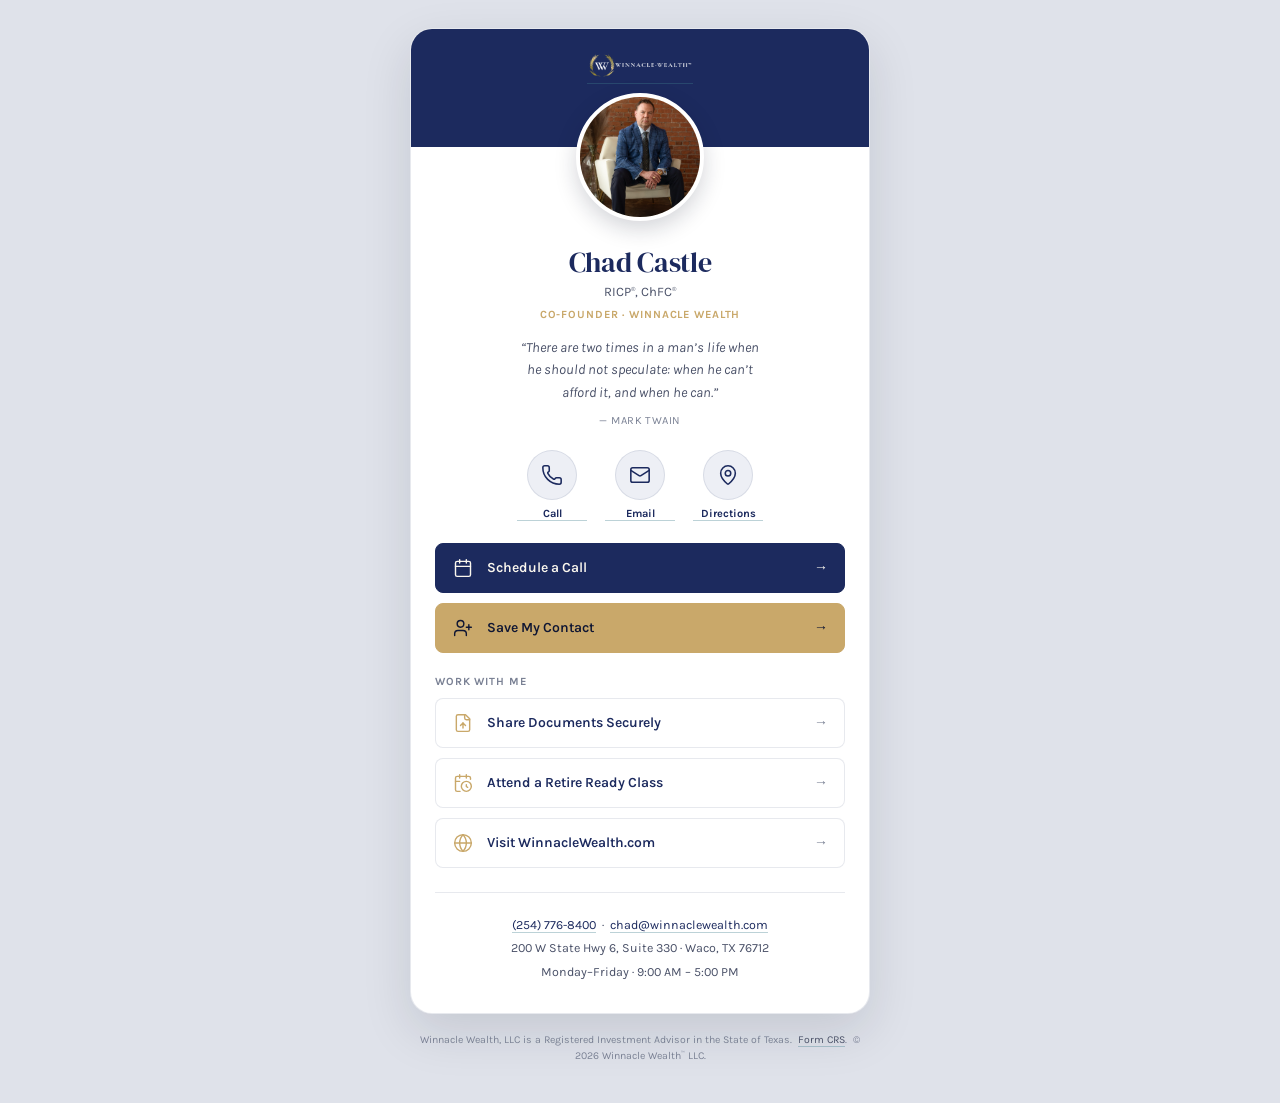
==== chad.html @ 209734e5 "Add personal contact pages at /chad and /jessica Recreate the advisors' digital business-card pages " ====
<!doctype html>
<html lang="en">
<head>
<meta charset="utf-8" />
<meta name="viewport" content="width=device-width,initial-scale=1" />
<title>Chad Castle, RICP®, ChFC® — Winnacle Wealth</title>
<meta name="description" content="Connect with Chad Castle, RICP®, ChFC®, Co-Founder of Winnacle Wealth in Waco, Texas. Schedule a call, save his contact, and start your plan." />
<meta name="theme-color" content="#1C2A5E" />
<meta name="robots" content="noindex" />
<meta property="og:type" content="profile" />
<meta property="og:title" content="Chad Castle, RICP®, ChFC® — Winnacle Wealth" />
<meta property="og:description" content="Connect with Chad Castle, RICP®, ChFC®, Co-Founder of Winnacle Wealth." />
<meta property="og:image" content="assets/photo-chad-brick-portrait.jpg" />
<link rel="icon" type="image/png" href="assets/favicon.png" />
<link rel="apple-touch-icon" href="assets/apple-touch-icon.png" />
<link rel="preload" href="fonts/Karla-VariableFont_wght.ttf" as="font" type="font/ttf" crossorigin />
<link rel="preload" href="fonts/DMSerifDisplay-Regular.ttf" as="font" type="font/ttf" crossorigin />
<link rel="stylesheet" href="colors_and_type.css" />
<link rel="stylesheet" href="site.css" />
</head>
<body class="vcard-page">

  <div class="vcard">
    <div class="vcard-top">
      <a href="./" aria-label="Winnacle Wealth home"><img class="logo" src="assets/logo-horz-white-gold.png" alt="Winnacle Wealth" /></a>
    </div>

    <div class="vcard-photo">
      <img src="assets/photo-chad-brick-portrait.jpg" alt="Chad Castle, RICP®, ChFC®" />
    </div>

    <div class="vcard-body">
      <h1 class="vcard-name">Chad Castle</h1>
      <p class="vcard-creds">RICP<sup class="tm">®</sup>, ChFC<sup class="tm">®</sup></p>
      <p class="vcard-role">Co-Founder · Winnacle Wealth</p>

      <p class="vcard-tagline">&ldquo;There are two times in a man&rsquo;s life when he should not speculate: when he can&rsquo;t afford it, and when he can.&rdquo;<span class="cite">— Mark Twain</span></p>

      <!-- Quick actions -->
      <div class="vcard-quick">
        <a href="tel:+12547768400">
          <span class="ic"><svg xmlns="http://www.w3.org/2000/svg" width="22" height="22" viewBox="0 0 24 24" fill="none" stroke="currentColor" stroke-width="1.7" stroke-linecap="round" stroke-linejoin="round" aria-hidden="true"><path d="M13.832 16.568a1 1 0 0 0 1.213-.303l.355-.465A2 2 0 0 1 17 15h3a2 2 0 0 1 2 2v3a2 2 0 0 1-2 2A18 18 0 0 1 2 4a2 2 0 0 1 2-2h3a2 2 0 0 1 2 2v3a2 2 0 0 1-.8 1.6l-.468.351a1 1 0 0 0-.292 1.233 14 14 0 0 0 6.392 6.384"/></svg></span>
          Call
        </a>
        <a href="mailto:chad@winnaclewealth.com">
          <span class="ic"><svg xmlns="http://www.w3.org/2000/svg" width="22" height="22" viewBox="0 0 24 24" fill="none" stroke="currentColor" stroke-width="1.7" stroke-linecap="round" stroke-linejoin="round" aria-hidden="true"><rect width="20" height="16" x="2" y="4" rx="2"/><path d="m22 7-8.97 5.7a1.94 1.94 0 0 1-2.06 0L2 7"/></svg></span>
          Email
        </a>
        <a href="https://www.google.com/maps/search/?api=1&amp;query=200+W+State+Hwy+6+Suite+330+Waco+TX+76712" target="_blank" rel="noopener">
          <span class="ic"><svg xmlns="http://www.w3.org/2000/svg" width="22" height="22" viewBox="0 0 24 24" fill="none" stroke="currentColor" stroke-width="1.7" stroke-linecap="round" stroke-linejoin="round" aria-hidden="true"><path d="M20 10c0 4.993-5.539 10.193-7.399 11.799a1 1 0 0 1-1.202 0C9.539 20.193 4 14.993 4 10a8 8 0 0 1 16 0"/><circle cx="12" cy="10" r="3"/></svg></span>
          Directions
        </a>
      </div>

      <!-- Primary links -->
      <div class="vcard-links">
        <a class="vcard-link vcard-link--primary" href="https://calendly.com/chadcastle" target="_blank" rel="noopener">
          <span class="ic"><svg xmlns="http://www.w3.org/2000/svg" width="20" height="20" viewBox="0 0 24 24" fill="none" stroke="currentColor" stroke-width="1.7" stroke-linecap="round" stroke-linejoin="round" aria-hidden="true"><path d="M8 2v4"/><path d="M16 2v4"/><rect width="18" height="18" x="3" y="4" rx="2"/><path d="M3 10h18"/></svg></span>
          Schedule a Call
          <span class="arrow">→</span>
        </a>
        <a class="vcard-link vcard-link--gold" href="chad.vcf" download>
          <span class="ic"><svg xmlns="http://www.w3.org/2000/svg" width="20" height="20" viewBox="0 0 24 24" fill="none" stroke="currentColor" stroke-width="1.7" stroke-linecap="round" stroke-linejoin="round" aria-hidden="true"><path d="M16 21v-2a4 4 0 0 0-4-4H6a4 4 0 0 0-4 4v2"/><circle cx="9" cy="7" r="4"/><line x1="19" x2="19" y1="8" y2="14"/><line x1="22" x2="16" y1="11" y2="11"/></svg></span>
          Save My Contact
          <span class="arrow">→</span>
        </a>
      </div>

      <p class="vcard-section-label">Work With Me</p>
      <div class="vcard-links">
        <a class="vcard-link" href="https://winnaclewealth.app.box.com/f/afe18dc6e31a4c02a6e3715c359e6928" target="_blank" rel="noopener">
          <span class="ic"><svg xmlns="http://www.w3.org/2000/svg" width="20" height="20" viewBox="0 0 24 24" fill="none" stroke="currentColor" stroke-width="1.7" stroke-linecap="round" stroke-linejoin="round" aria-hidden="true"><path d="M14 2v4a2 2 0 0 0 2 2h4"/><path d="M15 2H6a2 2 0 0 0-2 2v16a2 2 0 0 0 2 2h12a2 2 0 0 0 2-2V7z"/><path d="M12 12v6"/><path d="m9 15 3-3 3 3"/></svg></span>
          Share Documents Securely
          <span class="arrow">→</span>
        </a>
        <a class="vcard-link" href="events">
          <span class="ic"><svg xmlns="http://www.w3.org/2000/svg" width="20" height="20" viewBox="0 0 24 24" fill="none" stroke="currentColor" stroke-width="1.7" stroke-linecap="round" stroke-linejoin="round" aria-hidden="true"><path d="M16 14v2.2l1.6 1"/><path d="M16 2v4"/><path d="M21 7.5V6a2 2 0 0 0-2-2H5a2 2 0 0 0-2 2v14a2 2 0 0 0 2 2h3.5"/><path d="M3 10h5"/><path d="M8 2v4"/><circle cx="16" cy="16" r="6"/></svg></span>
          Attend a Retire Ready Class
          <span class="arrow">→</span>
        </a>
        <a class="vcard-link" href="./">
          <span class="ic"><svg xmlns="http://www.w3.org/2000/svg" width="20" height="20" viewBox="0 0 24 24" fill="none" stroke="currentColor" stroke-width="1.7" stroke-linecap="round" stroke-linejoin="round" aria-hidden="true"><circle cx="12" cy="12" r="10"/><path d="M12 2a14.5 14.5 0 0 0 0 20 14.5 14.5 0 0 0 0-20"/><path d="M2 12h20"/></svg></span>
          Visit WinnacleWealth.com
          <span class="arrow">→</span>
        </a>
      </div>

      <!-- Footer details -->
      <div class="vcard-foot">
        <p><a href="tel:+12547768400">(254) 776-8400</a> &nbsp;·&nbsp; <a href="mailto:chad@winnaclewealth.com">chad@winnaclewealth.com</a></p>
        <p>200 W State Hwy 6, Suite 330 · Waco, TX 76712</p>
        <p>Monday–Friday · 9:00 AM – 5:00 PM</p>
      </div>
    </div>
  </div>

  <div class="vcard-disc">
    <p>Winnacle Wealth, LLC is a Registered Investment Advisor in the State of Texas. &nbsp;<a href="https://reports.adviserinfo.sec.gov/crs/crs_317181.pdf" target="_blank" rel="noopener">Form CRS</a>. &nbsp;© 2026 Winnacle Wealth<sup class="tm">™</sup> LLC.</p>
  </div>

</body>
</html>
---- colors_and_type.css ----
/* ============================================================
   Winnacle Wealth — Colors & Type
   Single source of truth for tokens. Load this on every surface.
   ============================================================ */

/* -------- Fonts (local + Google fallback) ---------------- */
@font-face {
  font-display: swap;
  font-family: "Karla";
  src: url("./fonts/Karla-VariableFont_wght.ttf") format("truetype-variations");
  font-weight: 200 800;
  font-style: normal;
  font-display: swap;
}
@font-face {
  font-display: swap;
  font-family: "Karla";
  src: url("./fonts/Karla-Italic-VariableFont_wght.ttf") format("truetype-variations");
  font-weight: 200 800;
  font-style: italic;
  font-display: swap;
}

/* Display headlines — DM Serif Display (Regular + Italic), uploaded.
   The Regular is the canonical headline weight; Italic ships with the family
   for the rare moments a real italic is called for (pull quotes only).
   Italic is NOT used inside headlines. */
@font-face {
  font-display: swap;
  font-family: "DM Serif Display";
  src: url("./fonts/DMSerifDisplay-Regular.ttf") format("truetype");
  font-weight: 400;
  font-style: normal;
  font-display: swap;
}
@font-face {
  font-display: swap;
  font-family: "DM Serif Display";
  src: url("./fonts/DMSerifDisplay-Italic.ttf") format("truetype");
  font-weight: 400;
  font-style: italic;
  font-display: swap;
}

/* The Winnacle Wealth wordmark is ALWAYS rendered as the PNG lockup
   (assets/logo-horz-*.png / assets/crest-*.png). No web font stands in for it. */

:root {
  /* ============================================================
     COLOR — RAW (intentionally small palette)

     The system runs on 9 colors total:
       Primary (3):   Navy, Navy Deep, Gold
       Secondary (2): Teal, Cream
       Neutrals (4):  Graphite, Stone, Fog, White

     Two gradient endpoints (gold-glint / navy-lift) exist only as
     internal aliases for the brand gradients — do not surface them
     as standalone swatches.
     ============================================================ */

  /* Primary — locked to brand */
  --ww-navy:        #1C2A5E;   /* primary brand color  · headers, nav, hero */
  --ww-navy-deep:   #0F1633;   /* primary body text, emphasis              */
  --ww-gold:        #C9A86A;   /* primary accent       · rules, glyphs     */

  /* Primary tints — use for soft surfaces, hover washes, highlight blocks.
     Mixed against cream, so they sit comfortably on the page background. */
  --ww-navy-50:     #EDEFF5;   /* very pale navy wash      · alt section bg */
  --ww-navy-100:    #D8DCE7;   /* light navy tint          · chip bg, divider blocks */
  --ww-gold-50:     #F8F1DF;   /* very pale gold wash      · callout bg, highlight surface */
  --ww-gold-100:    #EFE1BC;   /* light gold tint          · table header pill, hover state */

  /* Secondary — occasional accents */
  --ww-teal:        #407E8C;   /* secondary accent     · charts, alt CTAs  */
  --ww-cream:       #FBF7EE;   /* paper surface        · page background   */

  /* Neutrals — cool-cast, keyed to navy */
  --ww-graphite:    #4A5168;   /* secondary text                            */
  --ww-stone:       #7A8194;   /* tertiary text, metadata                   */
  --ww-fog:         #DFE2EA;   /* hairlines, dividers, disabled             */
  --ww-white:       #FFFFFF;   /* pure surface                              */

  /* Gradient-only internals (do not use as a flat color anywhere) */
  --__gold-glint:   #E2C892;
  --__navy-lift:    #233573;

  /* Semantic */
  --ww-success:     #4F8C5A;
  --ww-warning:     #C28A2A;
  --ww-danger:      #B0413E;

  /* Brand gradients (use as background-image) */
  --ww-gradient-gold:   linear-gradient(135deg, var(--__gold-glint) 0%, var(--ww-gold) 60%, #A6864A 100%);
  --ww-gradient-navy:   linear-gradient(180deg, var(--__navy-lift) 0%, var(--ww-navy) 60%, var(--ww-navy-deep) 100%);
  --ww-rule-gold:       linear-gradient(90deg, transparent, var(--ww-gold) 12%, var(--__gold-glint) 50%, var(--ww-gold) 88%, transparent);

  /* ===================== COLOR — SEMANTIC ===================== */
  /* Foreground */
  --fg1: var(--ww-navy-deep);       /* primary text */
  --fg2: var(--ww-graphite);        /* secondary text */
  --fg3: var(--ww-stone);           /* tertiary / metadata */
  --fg-on-navy:    var(--ww-cream);
  --fg-on-gold:    var(--ww-navy-deep);
  --fg-accent:     var(--ww-navy);
  --fg-accent-2:   var(--ww-teal);

  /* Background */
  --bg-page:       var(--ww-cream);
  --bg-surface:    var(--ww-white);
  --bg-raised:     var(--ww-cream);
  --bg-tint:       var(--ww-fog);
  --bg-navy:       var(--ww-navy);
  --bg-navy-deep:  var(--ww-navy-deep);

  /* Borders & rules */
  --border-soft:   rgba(28, 42, 94, 0.10);
  --border-strong: rgba(28, 42, 94, 0.22);
  --border-gold:   var(--ww-gold);
  --border-on-navy: rgba(226, 200, 146, 0.35);

  /* Focus */
  --focus-ring:    0 0 0 3px rgba(201, 168, 106, 0.45);

  /* ===================== TYPE — FAMILIES ===================== */
  --ff-display:    "DM Serif Display", "Iowan Old Style", Georgia, serif;
  --ff-serif:      "DM Serif Display", Georgia, serif;
  --ff-body:       "Karla", -apple-system, BlinkMacSystemFont, "Segoe UI", Helvetica, Arial, sans-serif;
  --ff-mono:       ui-monospace, "SF Mono", "JetBrains Mono", Menlo, monospace;

  /* Weights — explicit so subhead/body never drift from Karla SemiBold / Regular */
  --fw-body:       400;
  --fw-subhead:    600;   /* Karla SemiBold — used for h4, subheads, button labels, eyebrows */
  --fw-strong:     700;

  /* ===================== TYPE — SCALE ===================== */
  /* fluid where useful; absolute on slides */
  --fs-12: 0.75rem;
  --fs-13: 0.8125rem;
  --fs-14: 0.875rem;
  --fs-15: 0.9375rem;
  --fs-16: 1rem;
  --fs-18: 1.125rem;
  --fs-20: 1.25rem;
  --fs-24: 1.5rem;
  --fs-28: 1.75rem;
  --fs-32: 2rem;
  --fs-40: 2.5rem;
  --fs-48: 3rem;
  --fs-56: 3.5rem;
  --fs-64: 4rem;
  --fs-80: 5rem;
  --fs-96: 6rem;

  --lh-tight: 1.05;
  --lh-snug:  1.2;
  --lh-base:  1.55;
  --lh-loose: 1.75;

  --tracking-tight:  -0.01em;
  --tracking-base:    0;
  --tracking-wide:    0.04em;
  --tracking-wider:   0.12em;   /* eyebrows, wordmark spacing */
  --tracking-widest:  0.22em;   /* nav, very wide caps */

  /* ===================== SPACING / RADII / SHADOW =========== */
  --space-1:  4px;
  --space-2:  8px;
  --space-3:  12px;
  --space-4:  16px;
  --space-5:  24px;
  --space-6:  32px;
  --space-7:  48px;
  --space-8:  64px;
  --space-9:  96px;
  --space-10: 128px;

  --radius-xs: 2px;
  --radius-sm: 4px;
  --radius-md: 8px;
  --radius-lg: 14px;
  --radius-xl: 22px;
  --radius-pill: 999px;

  /* Shadows — soft, cool-cast (navy-derived). Avoid heavy drops. */
  --shadow-1: 0 1px 2px rgba(15, 22, 51, 0.06), 0 1px 1px rgba(15, 22, 51, 0.04);
  --shadow-2: 0 4px 12px rgba(15, 22, 51, 0.08), 0 2px 4px rgba(15, 22, 51, 0.04);
  --shadow-3: 0 12px 32px rgba(15, 22, 51, 0.12), 0 4px 10px rgba(15, 22, 51, 0.06);
  --shadow-4: 0 28px 60px rgba(15, 22, 51, 0.18), 0 8px 18px rgba(15, 22, 51, 0.08);
  --shadow-gold-glow: 0 0 0 1px rgba(201, 168, 106, 0.4), 0 8px 24px rgba(201, 168, 106, 0.18);

  /* Motion */
  --ease-standard: cubic-bezier(0.32, 0.72, 0.24, 1);
  --ease-emphasized: cubic-bezier(0.2, 0.9, 0.1, 1);
  --dur-fast: 140ms;
  --dur-base: 240ms;
  --dur-slow: 480ms;
}

/* ===================== TYPE — SEMANTIC CLASSES ===================== */
/* Use class OR the underlying CSS variables. */

html { color: var(--fg1); background: var(--bg-page); font-family: var(--ff-body); }
body { font-family: var(--ff-body); font-size: var(--fs-16); line-height: var(--lh-base); color: var(--fg1); }

.ww-eyebrow,
.eyebrow {
  font-family: var(--ff-body);
  font-size: var(--fs-13);
  font-weight: var(--fw-subhead);   /* Karla SemiBold 600 */
  letter-spacing: 0.04em;
  text-transform: none;             /* Title Case — NOT all caps */
  color: var(--ww-gold);
}

/* Display — always upright. The italic styles ship for very rare pull-quote
   use; do NOT use italics inside H1–H4 headlines. */
.ww-display, .h-display {
  font-family: var(--ff-display);
  font-weight: 400;
  font-style: normal;
  font-size: clamp(2.5rem, 6vw, 4.5rem);
  line-height: var(--lh-tight);
  letter-spacing: var(--tracking-tight);
  color: var(--ww-navy);
}

.ww-h1, h1 {
  font-family: var(--ff-display);
  font-weight: 400;
  font-style: normal;
  font-size: clamp(2rem, 4vw, 3.25rem);
  line-height: var(--lh-tight);
  letter-spacing: -0.005em;
  color: var(--ww-navy);
  margin: 0 0 0.4em;
}
.ww-h2, h2 {
  font-family: var(--ff-display);
  font-weight: 400;
  font-style: normal;
  font-size: clamp(1.5rem, 2.6vw, 2.25rem);
  line-height: var(--lh-snug);
  color: var(--ww-navy);
  margin: 0 0 0.4em;
}
.ww-h3, h3 {
  font-family: var(--ff-display);
  font-weight: 400;
  font-style: normal;
  font-size: var(--fs-24);
  line-height: var(--lh-snug);
  color: var(--ww-navy);
  margin: 0 0 0.4em;
}
/* h4 — Karla SemiBold subhead (per brand direction) */
.ww-h4, h4, .ww-subhead {
  font-family: var(--ff-body);
  font-weight: var(--fw-subhead);    /* 600, Karla SemiBold */
  font-size: var(--fs-18);
  line-height: var(--lh-snug);
  letter-spacing: 0;
  color: var(--ww-navy);
  margin: 0 0 0.4em;
}

/* Body — Karla Regular 400 (per brand direction). No drift. */
.ww-body, p {
  font-family: var(--ff-body);
  font-weight: var(--fw-body);
  font-size: var(--fs-16);
  line-height: var(--lh-base);
  color: var(--fg1);
  text-wrap: pretty;
}
.ww-body-lg { font-size: var(--fs-18); line-height: var(--lh-base); }
.ww-body-sm { font-size: var(--fs-14); line-height: var(--lh-base); color: var(--fg2); }
.ww-meta { font-size: var(--fs-12); line-height: 1.4; color: var(--fg3); letter-spacing: 0.02em; }

.ww-pullquote {
  font-family: var(--ff-display);
  font-style: normal;
  font-weight: 400;
  font-size: clamp(1.5rem, 2.4vw, 2rem);
  line-height: 1.3;
  color: var(--ww-navy);
}

.ww-overline {
  font-family: var(--ff-body);
  font-size: var(--fs-13);
  font-weight: var(--fw-subhead);
  letter-spacing: 0.04em;
  text-transform: none;
  color: var(--ww-gold);
}

/* Gold rule — used under section headers across the brochure */
.ww-rule-gold {
  height: 2px;
  width: 96px;
  background: var(--ww-gradient-gold);
  border: 0;
  margin: 0.6em 0 1.2em;
}

a { color: var(--ww-teal); text-decoration: none; border-bottom: 1px solid color-mix(in srgb, var(--ww-teal) 35%, transparent); transition: color var(--dur-fast) var(--ease-standard), border-color var(--dur-fast); }
a:hover { color: var(--ww-navy); border-color: var(--ww-gold); }

/* ============================================================
   Duotone photography filter
   The brand's house photo style. Apply `class="ww-duotone"` to an
   <img> (or its wrapper) and the image is remapped:
     shadows  → --ww-navy-deep   (#0F1633)
     highlights → --ww-cream     (#FBF7EE)

   How it works: filter definitions live in /duotone-filter.svg.
   CSS references them via the SVG fragment id. Works cross-origin
   in HTML/CSS, no <svg> injection needed in every page.

   Reach for ww-duotone-warm (navy → gold) ONLY when the brief is
   "marketing poster" — too loud for the system-wide default.

   Full-color "golden hour" originals are allowed ONCE per piece
   (cover slide, homepage hero); everything else gets the duotone.
   ============================================================ */
.ww-duotone,
.ww-duotone img      { filter: url("#ww-duotone-navy"); }
.ww-duotone-warm,
.ww-duotone-warm img { filter: url("#ww-duotone-navy-gold"); }

/* Surfaces & containers used across the system */

.ww-surface { background: var(--bg-surface); border-radius: var(--radius-lg); box-shadow: var(--shadow-2); }
.ww-surface-navy { background: var(--bg-navy); color: var(--fg-on-navy); border-radius: var(--radius-lg); }
.ww-surface-cream { background: var(--ww-cream); border-radius: var(--radius-lg); }
---- site.css ----
/* ============================================================
   Winnacle Site — composition styles for the marketing build
   Loads after colors_and_type.css (the token file)
   ============================================================ */

* { box-sizing: border-box; }
html, body { margin: 0; padding: 0; }
body {
  background: var(--bg-page);
  color: var(--fg1);
  font-family: var(--ff-body);
  font-size: var(--fs-16);
  line-height: var(--lh-base);
  scroll-behavior: smooth;
}

/* ============================================================
   Top nav — sticky to top of viewport
   ============================================================ */
.topnav {
  position: sticky; top: 0; z-index: 30;
  background: rgba(251,247,238,0.94);
  backdrop-filter: blur(10px);
  border-bottom: 1px solid var(--border-soft);
}
.topnav .inner {
  max-width: 1240px;
  margin: 0 auto;
  padding: 16px 48px;
  display: flex; align-items: center; gap: 36px;
}
.topnav img { height: 48px; width: auto; display: block; }
.topnav .inner > a { border-bottom: 0; }
.topnav .inner > a:hover { border-color: transparent; }
.topnav ul {
  list-style: none; padding: 0; margin: 0;
  display: flex; gap: 30px; flex: 1;
}
.topnav li a {
  font: 600 14px var(--ff-body);
  color: var(--ww-navy);
  text-decoration: none;
  border: 0;
  transition: color var(--dur-fast) var(--ease-standard);
}
.topnav li a:hover { color: var(--ww-gold); }
.topnav li a.is-current { color: var(--ww-gold); border-bottom: 2px solid var(--ww-gold); padding-bottom: 4px; }
.topnav .nav-cta {
  font: 600 13px var(--ff-body);
  padding: 10px 19px;
  border-radius: var(--radius-md);
  background: var(--ww-navy);
  color: var(--ww-cream);
  text-decoration: none; border: 1px solid transparent;
  transition: all var(--dur-base) var(--ease-standard);
}
.topnav .nav-cta:hover { background: var(--ww-gold); color: var(--ww-navy-deep); border-color: var(--ww-gold); }

/* On dark pages, invert nav lightly */
.page--dark .topnav { background: rgba(15,22,51,0.88); border-bottom-color: rgba(226,200,146,0.14); }
.page--dark .topnav li a { color: var(--ww-cream); }
.page--dark .topnav li a:hover { color: var(--ww-gold); }
.page--dark .topnav li a.is-current { color: var(--__gold-glint); border-color: var(--ww-gold); }
.page--dark .topnav .nav-cta { background: var(--ww-gold); color: var(--ww-navy-deep); }
.page--dark .topnav .nav-cta:hover { background: var(--__gold-glint); color: var(--ww-navy-deep); border-color: var(--ww-navy-deep); }

/* ============================================================
   Section + wrap utilities
   ============================================================ */
section.sec { padding: 96px 48px; }
section.sec.tight { padding: 72px 48px; }
section.sec.band-tint { background: var(--ww-navy-50); }
section.sec.band-gold { background: var(--ww-gold-50); }
/* Bold dark moment: navy gradient for depth + a faint gold glow up top */
section.sec.band-dark {
  background:
    radial-gradient(120% 85% at 78% 0%, rgba(201,168,106,0.12), transparent 58%),
    var(--ww-gradient-navy);
  color: var(--ww-cream);
}
section.sec.band-deep {
  background:
    radial-gradient(120% 85% at 22% 0%, rgba(201,168,106,0.10), transparent 58%),
    var(--ww-navy-deep);
  color: var(--ww-cream);
}
.wrap { max-width: 1240px; margin: 0 auto; }
.wrap-narrow { max-width: 880px; margin: 0 auto; }

/* ============================================================
   Scroll reveal — subtle fade + rise, staggered per block.
   The `.reveal-sec` class is added by site.js only; with JS off
   (or reduced-motion on) every section renders fully visible.
   ============================================================ */
@media (prefers-reduced-motion: no-preference) {
  .reveal-sec > .wrap > *,
  .reveal-sec > .wrap-narrow > * {
    opacity: 0;
    transform: translateY(14px);
    will-change: opacity, transform;
    /* gentle ease-out (easeOutQuint) — smooth deceleration, slow tail */
    transition:
      opacity 820ms cubic-bezier(0.22, 1, 0.36, 1),
      transform 820ms cubic-bezier(0.22, 1, 0.36, 1);
  }
  .reveal-sec.is-visible > .wrap > *,
  .reveal-sec.is-visible > .wrap-narrow > * {
    opacity: 1;
    transform: none;
  }
  /* small, overlapping stagger so blocks flow in rather than step */
  .reveal-sec.is-visible > .wrap > *:nth-child(2),
  .reveal-sec.is-visible > .wrap-narrow > *:nth-child(2) { transition-delay: 60ms; }
  .reveal-sec.is-visible > .wrap > *:nth-child(3),
  .reveal-sec.is-visible > .wrap-narrow > *:nth-child(3) { transition-delay: 120ms; }
  .reveal-sec.is-visible > .wrap > *:nth-child(4),
  .reveal-sec.is-visible > .wrap-narrow > *:nth-child(4) { transition-delay: 180ms; }
  .reveal-sec.is-visible > .wrap > *:nth-child(5),
  .reveal-sec.is-visible > .wrap-narrow > *:nth-child(5) { transition-delay: 240ms; }
  .reveal-sec.is-visible > .wrap > *:nth-child(n+6),
  .reveal-sec.is-visible > .wrap-narrow > *:nth-child(n+6) { transition-delay: 300ms; }
}

/* ============================================================
   Eyebrow / kicker / rule
   ============================================================ */
.kicker {
  font: 600 13px var(--ff-body);
  letter-spacing: 0.04em;
  color: var(--ww-gold);
  margin: 0 0 16px;
}
.kicker--on-dark { color: var(--__gold-glint); }
.rule-gold {
  height: 2px; width: 96px;
  background: var(--ww-gradient-gold);
  border: 0;
  margin: 24px 0 28px;
}
.rule-gold--sm { width: 64px; }
.rule-soft { height: 1px; border: 0; background: var(--border-soft); margin: 32px 0; }
.rule-on-dark { background: rgba(226,200,146,0.25); }

/* ============================================================
   Display type — overrides for hero scale
   ============================================================ */
h1, .h1 {
  font-family: var(--ff-display);
  font-weight: 400; font-style: normal;
  font-size: clamp(40px, 4.6vw, 72px);
  line-height: 1.05;
  letter-spacing: -0.01em;
  color: var(--ww-navy);
  margin: 0 0 0.4em;
}
.band-dark h1, .band-deep h1, .page--dark h1 { color: var(--ww-cream); }
.h1-sm { font-size: clamp(34px, 3.6vw, 52px); }

h2, .h2 {
  font-family: var(--ff-display);
  font-weight: 400;
  font-size: clamp(32px, 3vw, 46px);
  line-height: 1.1;
  letter-spacing: -0.005em;
  color: var(--ww-navy);
  margin: 0 0 0.3em;
}
.band-dark h2, .band-deep h2 { color: var(--ww-cream); }

h3, .h3 {
  font-family: var(--ff-display);
  font-weight: 400;
  font-size: var(--fs-24);
  line-height: var(--lh-snug);
  color: var(--ww-navy);
  margin: 0 0 0.4em;
}
.band-dark h3, .band-deep h3 { color: var(--ww-cream); }

h4, .h4 {
  font-family: var(--ff-body);
  font-weight: var(--fw-subhead);
  font-size: var(--fs-18);
  line-height: var(--lh-snug);
  color: var(--ww-navy);
  margin: 0 0 0.4em;
  letter-spacing: 0;
}
.band-dark h4, .band-deep h4 { color: var(--ww-cream); }

p { margin: 0 0 14px; }
.lede { font-size: clamp(18px, 1.5vw, 21px); line-height: 1.5; color: var(--fg2); max-width: 56ch; }
.band-dark .lede, .band-deep .lede { color: rgba(251,247,238,0.85); }
.body-sm { font-size: var(--fs-14); color: var(--fg2); line-height: 1.55; }
.muted { color: var(--fg2); }
.band-dark .muted, .band-deep .muted { color: rgba(251,247,238,0.75); }

.tm { font-size: 0.5em; vertical-align: super; font-weight: 400; }

.attrib {
  font: 400 14px var(--ff-body);
  color: var(--fg2);
  letter-spacing: 0.02em;
  font-style: normal;
}
.band-dark .attrib, .band-deep .attrib { color: rgba(251,247,238,0.7); }

/* ============================================================
   Text contrast on dark bands
   Generic <p> picks up the near-black --fg1 from the base stylesheet
   unless explicitly overridden — that's the dark-on-dark bug.
   ============================================================ */
.band-dark p, .band-deep p { color: rgba(251,247,238,0.85); }
.band-dark .body-sm, .band-deep .body-sm { color: rgba(251,247,238,0.72); }
.band-dark .meta-line, .band-deep .meta-line { color: rgba(251,247,238,0.7); }
.band-dark ol, .band-deep ol,
.band-dark ul:not([style*="list-style:none"]),
.band-deep ul:not([style*="list-style:none"]) { color: rgba(251,247,238,0.85); }
.band-dark strong, .band-deep strong { color: var(--ww-cream); }

/* ============================================================
   Buttons
   ============================================================ */
.btn {
  display: inline-flex; align-items: center; gap: 8px;
  font: 600 14px var(--ff-body);
  letter-spacing: 0.01em;
  padding: 13px 24px;
  border-radius: var(--radius-md);
  text-decoration: none;
  border: 1px solid transparent;
  cursor: pointer;
  transition: all var(--dur-base) var(--ease-standard);
}
.btn .arrow { transition: transform var(--dur-fast) var(--ease-standard); }
.btn:hover .arrow { transform: translateX(3px); }
.btn--navy { background: var(--ww-navy); color: var(--ww-cream); }
.btn--navy:hover { background: var(--__navy-lift); color: var(--ww-cream); border-color: var(--ww-gold); }
/* On dark bands a navy fill blends into the navy background — give navy buttons
   a visible gold edge by default so they read as buttons before hover. */
.band-dark .btn--navy, .band-deep .btn--navy { border-color: var(--ww-gold); }
/* Equal-height cards whose action buttons bottom-align onto the same line */
.cards-align .card { display: flex; flex-direction: column; }
.cards-align .card > .btn { margin-top: auto; }
.btn--gold { background: var(--ww-gold); color: var(--ww-navy-deep); }
.btn--gold:hover { background: var(--__gold-glint); color: var(--ww-navy-deep); border-color: var(--ww-navy-deep); }
.btn--cream { background: var(--ww-cream); color: var(--ww-navy-deep); }
.btn--cream:hover { background: var(--ww-white); color: var(--ww-navy-deep); border-color: var(--border-strong); }
.btn--ghost {
  background: transparent; color: var(--ww-navy);
  border-color: var(--border-strong);
}
.btn--ghost:hover { background: var(--ww-navy-50); color: var(--ww-navy); border-color: var(--ww-navy); }
.btn--ghost-light {
  background: transparent; color: var(--ww-cream);
  border-color: rgba(226,200,146,0.5);
}
.btn--ghost-light:hover { background: rgba(226,200,146,0.1); color: var(--ww-cream); border-color: var(--__gold-glint); }
.btn--full { width: 100%; justify-content: center; }
/* Registration-not-yet-open notice. Class registration goes live 4 weeks
   before each session, so this reads as a status pill, not a button:
   muted fill, dashed gold edge, and no pointer interaction. */
.btn--soon {
  background: var(--ww-gold-50);
  color: var(--fg2);
  border: 1px dashed var(--ww-gold);
  cursor: default;
  pointer-events: none;
  text-align: left;
}
.btn--soon .clock { flex: 0 0 auto; opacity: 0.9; }
.btn-link {
  display: inline-flex; align-items: center; gap: 6px;
  font: 600 14px var(--ff-body);
  color: var(--ww-navy);
  text-decoration: none;
  border: 0;
  border-bottom: 1px solid var(--ww-gold);
  padding-bottom: 2px;
  transition: color var(--dur-fast) var(--ease-standard);
}
.btn-link:hover { color: var(--ww-gold); }
.band-dark .btn-link, .band-deep .btn-link {
  color: var(--__gold-glint); border-color: var(--ww-gold);
}
.band-dark .btn-link:hover, .band-deep .btn-link:hover { color: var(--ww-cream); }

/* ============================================================
   Grids
   ============================================================ */
.cols-2 { display: grid; grid-template-columns: 1fr 1fr; gap: 48px; }
.cols-3 { display: grid; grid-template-columns: repeat(3, 1fr); gap: 32px; }
.cols-4 { display: grid; grid-template-columns: repeat(4, 1fr); gap: 28px; }
.cols-hero { grid-template-columns: 1.3fr 1fr; }
.cols-2-flip { grid-template-columns: 1fr 1.4fr; }

/* ============================================================
   Cards / tiles
   ============================================================ */
.card {
  background: var(--bg-surface);
  border: 1px solid var(--border-soft);
  border-radius: var(--radius-lg);
  padding: 28px;
  box-shadow: var(--shadow-2);
}
.card--flat { /* legacy, no-op */ }
.card--cream { background: var(--ww-cream); }
.card--inset { padding: 24px; }

/* Guide cards with PDF cover previews */
.guide-card { display: flex; flex-direction: column; }
.guide-cover {
  aspect-ratio: 3 / 4;
  border-radius: var(--radius-md);
  overflow: hidden;
  background: var(--ww-navy-50);
  border: 1px solid rgba(28, 42, 94, 0.16);
  box-shadow: var(--shadow-1);
  margin-bottom: 22px;
}
.guide-cover img { width: 100%; height: 100%; object-fit: cover; object-position: top center; display: block; }
.guide-card h4 { margin: 0 0 10px; }
.guide-card .body-sm { margin: 0 0 4px; }
.guide-card .btn-link { margin-top: auto; padding-top: 18px; }

/* Full-bleed photo band with text overlay (Waco landmark imagery) */
.photo-band { position: relative; display: grid; grid-template-columns: 1fr; align-items: center; overflow: hidden; min-height: 460px; }
.photo-band > .photo-band-bg { position: absolute; inset: 0; width: 100%; height: 100%; object-fit: cover; }
.photo-band > .photo-band-scrim {
  position: absolute; inset: 0;
  background: linear-gradient(90deg, rgba(15,22,51,0.85) 0%, rgba(15,22,51,0.55) 48%, rgba(15,22,51,0.15) 100%);
}
.photo-band .wrap { position: relative; z-index: 1; width: 100%; }
.photo-band h2, .photo-band h1 { color: var(--ww-cream); }
.photo-band .lede, .photo-band p { color: rgba(251,247,238,0.92); }
.photo-band .photo-stamp {
  position: absolute; z-index: 1; bottom: 20px; right: 22px;
  background: rgba(15,22,51,0.7); color: rgba(251,247,238,0.85);
  font: 600 11px var(--ff-body); letter-spacing: 0.16em; text-transform: uppercase;
  padding: 7px 12px; border-left: 2px solid var(--ww-gold);
}
/* Taller variant for page heroes */
.photo-band--tall { min-height: 540px; }
.photo-band h1 { color: var(--ww-cream); }
/* Stats overlaid on a photo band read light */
.photo-band .stats { border-color: rgba(226,200,146,0.28); }
.photo-band .stat .n { color: var(--ww-cream); }
.photo-band .stat .l { color: rgba(251,247,238,0.82); }
@media (max-width: 680px) {
  .photo-band { min-height: 400px; }
  .photo-band--tall { min-height: 460px; }
  .photo-band > .photo-band-scrim { background: linear-gradient(180deg, rgba(15,22,51,0.55), rgba(15,22,51,0.86)); }
}
.band-dark .card, .band-deep .card {
  background: rgba(251,247,238,0.06);
  border-color: rgba(226,200,146,0.18);
  box-shadow: none;
}

/* Clickable cards — the whole card triggers its primary link (guide PDFs + articles) */
.card { position: relative; }
.card a[href$=".pdf"]::after,
.card--link a::after { content: ""; position: absolute; inset: 0; z-index: 1; }
.card:has(a[href$=".pdf"]),
.card--link {
  cursor: pointer;
  transition:
    transform var(--dur-base) var(--ease-standard),
    box-shadow var(--dur-base) var(--ease-standard),
    border-color var(--dur-base) var(--ease-standard);
}
.card:has(a[href$=".pdf"]):hover,
.card--link:hover {
  transform: translateY(-4px);
  box-shadow: var(--shadow-3);
  border-color: var(--ww-gold);
}

.tile {
  padding: 28px 0;
}
.tile h4 { margin-top: 14px; }
.tile p { font-size: var(--fs-15); line-height: 1.55; color: var(--fg2); margin: 0; }
.band-dark .tile p, .band-deep .tile p { color: rgba(251,247,238,0.78); }

/* Specialty marker (e.g. equity comp) */
.specialty {
  position: relative;
  background: var(--ww-gold-50);
  border-color: rgba(201,168,106,0.4);
}
.specialty .kicker { color: var(--ww-navy); }

/* ============================================================
   Image placeholders + photos
   ============================================================ */
.photo {
  position: relative;
  background: var(--ww-navy);
  border-radius: var(--radius-lg);
  overflow: hidden;
  display: block;
  box-shadow: var(--shadow-3);
}
.photo img { display: block; width: 100%; height: 100%; object-fit: cover; }
/* Image column that stretches to its adjacent card's height (bottoms align);
   restores an intrinsic ratio once the row stacks on mobile so it can't collapse. */
.photo--fill { align-self: stretch; }
@media (max-width: 680px) { .photo--fill { aspect-ratio: 4 / 3; } }
.photo--duotone img { filter: url("#ww-duotone-navy"); }
.photo--hero {
  position: absolute; inset: 0;
  border-radius: 0;
}
.photo-ph {
  position: relative;
  background:
    repeating-linear-gradient(
      135deg,
      rgba(28,42,94,0.05) 0,
      rgba(28,42,94,0.05) 1px,
      transparent 1px,
      transparent 14px
    ),
    var(--ww-navy-50);
  border: 1px solid var(--border-soft);
  border-radius: var(--radius-lg);
  display: flex; align-items: center; justify-content: center;
  text-align: center;
  color: var(--fg2);
  font: 400 12px var(--ff-mono);
  letter-spacing: 0.04em;
  padding: 18px;
  min-height: 120px;
}
.photo-ph span { max-width: 200px; }
.band-dark .photo-ph, .band-deep .photo-ph {
  background:
    repeating-linear-gradient(
      135deg,
      rgba(226,200,146,0.08) 0,
      rgba(226,200,146,0.08) 1px,
      transparent 1px,
      transparent 14px
    ),
    rgba(251,247,238,0.04);
  border-color: rgba(226,200,146,0.18);
  color: rgba(251,247,238,0.55);
}

.portrait {
  width: 88px; height: 88px;
  border-radius: 999px;
  background: var(--ww-gold-50);
  border: 1px solid var(--border-soft);
  flex-shrink: 0;
}
.portrait img { width: 100%; height: 100%; object-fit: cover; border-radius: 999px; display: block; }

/* ============================================================
   Crest watermark — tone-on-tone on navy bands (4-8% opacity)
   Brand-system spec; finally being used.
   ============================================================ */
.crest-watermark {
  position: absolute;
  pointer-events: none;
  user-select: none;
  z-index: 0;
}
.crest-watermark img {
  width: 100%; height: 100%;
  object-fit: contain;
  opacity: 0.06;
}
.band-dark .crest-watermark img,
.band-deep .crest-watermark img,
.hero .crest-watermark img { opacity: 0.07; }

/* ============================================================
   Hero — portrait split (the brochure cover language)
   Full-color photo on one side, copy block on the other.
   "Earned full-color moment" per brand system.
   ============================================================ */
.hero-split {
  background: var(--ww-cream);
  padding: 72px 48px 96px;
  position: relative;
  overflow: hidden;
  isolation: isolate;
}
.hero-split .hero-split-inner {
  max-width: 1320px;
  margin: 0 auto;
  display: grid;
  grid-template-columns: 1fr 1.05fr;
  gap: 64px;
  align-items: stretch;
  position: relative;
  z-index: 1;
}
.hero-split-copy {
  padding: 24px 0 24px;
  display: flex; flex-direction: column; justify-content: center;
  max-width: 640px;
}
.hero-split-copy h1 { color: var(--ww-navy); }
.hero-split-copy .lede { color: var(--fg2); max-width: 540px; }
.hero-split-photo {
  position: relative;
  border-radius: var(--radius-lg);
  overflow: hidden;
  background: var(--ww-navy-50);
  box-shadow: var(--shadow-3);
  aspect-ratio: 4/5;
  max-height: 720px;
  justify-self: end;
  width: 100%;
}
.hero-split-photo img {
  width: 100%; height: 100%;
  object-fit: cover;
  display: block;
}
.hero-split-photo .photo-stamp {
  position: absolute;
  bottom: 18px; left: 18px;
  background: rgba(15,22,51,0.78);
  backdrop-filter: blur(6px);
  color: var(--ww-cream);
  font: 600 11px var(--ff-body);
  letter-spacing: 0.18em;
  text-transform: uppercase;
  padding: 8px 14px;
  border-radius: 0;
  border-left: 2px solid var(--ww-gold);
}
.hero-split .hero-trust {
  margin-top: 36px;
  font: 600 11px var(--ff-body);
  letter-spacing: 0.14em;
  text-transform: uppercase;
  color: var(--ww-navy);
  display: flex; gap: 16px; align-items: center; flex-wrap: wrap;
}
.hero-split .hero-trust .dot {
  width: 4px; height: 4px; background: var(--ww-gold); border-radius: 50%; display: inline-block;
}
.hero-split .hero-trust .muted-dot { color: var(--ww-stone); }
.hero-stamp {
  margin: 28px 0 0;
  font: 600 11px var(--ff-body);
  letter-spacing: 0.18em;
  text-transform: uppercase;
  color: var(--ww-graphite);
}
.hero-stamp span { color: var(--ww-gold); margin: 0 4px; }
.hero-split .crest-watermark {
  top: -120px; right: -120px;
  width: 640px; height: 640px;
  z-index: 0;
}
.hero-split .crest-watermark img { opacity: 0.05; }

@media (max-width: 980px) {
  .hero-split .hero-split-inner { grid-template-columns: 1fr; gap: 36px; }
  .hero-split-photo { aspect-ratio: 4/5; max-height: 560px; }
}

/* JustHer hero variant — white-studio photo, sub-brand surface */
.hero-split--justher {
  background: linear-gradient(180deg, var(--ww-white) 0%, var(--ww-cream) 100%);
}
.hero-split--justher .hero-split-photo {
  background: var(--ww-white);
  box-shadow: 0 24px 60px rgba(15,22,51,0.10);
}
.hero-split--justher .hero-split-photo img { object-position: 38% center; }
.hero-split--justher .hero-split-photo .photo-stamp {
  background: rgba(251,247,238,0.94);
  color: var(--ww-navy-deep);
  border-left-color: var(--ww-gold);
}
.hero-split--justher .crest-watermark img { opacity: 0.04; }

/* Full-color photo (overrides .photo--duotone if applied together) */
.photo--full img { filter: none !important; }

/* Founders card — brochure-style intro pairing */
.founders-card {
  background: var(--ww-white);
  border: 1px solid var(--border-soft);
  border-radius: var(--radius-lg);
  overflow: hidden;
  display: grid;
  grid-template-columns: 1.1fr 1fr;
  box-shadow: var(--shadow-2);
}
.founders-card .founders-photo {
  background: var(--ww-cream);
  position: relative;
  min-height: 420px;
}
.founders-card .founders-photo img {
  width: 100%; height: 100%; object-fit: cover; display: block;
}
.founders-card .founders-copy {
  padding: 48px 48px 44px;
  display: flex; flex-direction: column; justify-content: center;
}
.founders-card .founders-copy .kicker { color: var(--ww-gold); }
.founders-card .founders-names {
  font-family: var(--ff-display);
  font-size: clamp(28px, 2.6vw, 38px);
  line-height: 1.1;
  color: var(--ww-navy);
  margin: 4px 0 0;
}
.founders-card .founders-meta {
  font: 600 12px var(--ff-body);
  letter-spacing: 0.12em;
  text-transform: uppercase;
  color: var(--ww-stone);
  margin: 12px 0 0;
}
.founders-card .founders-quote {
  font-family: var(--ff-display);
  font-style: normal;
  font-size: clamp(20px, 1.6vw, 24px);
  line-height: 1.35;
  color: var(--ww-navy-deep);
  margin: 24px 0 0;
  max-width: 36ch;
}
.founders-card .founders-attrib {
  font: 600 12px var(--ff-body);
  letter-spacing: 0.04em;
  color: var(--ww-graphite);
  margin: 20px 0 0;
}
@media (max-width: 860px) {
  .founders-card { grid-template-columns: 1fr; }
  .founders-card .founders-photo { min-height: 360px; }
  .founders-card .founders-copy { padding: 32px; }
}

/* B&W editorial pull-quote — used only for JustHer */
.editorial-quote {
  display: grid;
  grid-template-columns: 0.9fr 1.1fr;
  gap: 56px;
  align-items: center;
}
.editorial-quote .editorial-photo {
  border-radius: 0;
  overflow: hidden;
  aspect-ratio: 4/5;
  max-height: 620px;
  background: var(--ww-navy-deep);
}
.editorial-quote .editorial-photo img {
  width: 100%; height: 100%; object-fit: cover; filter: grayscale(1) contrast(1.02);
}
.editorial-quote .editorial-copy {
  position: relative;
  padding: 0 0 0 32px;
}
.editorial-quote .editorial-copy::before {
  content: "";
  position: absolute;
  left: 0; top: 8px; bottom: 8px;
  width: 4px;
  background: var(--ww-navy);
}
.editorial-quote .editorial-mark {
  font-family: var(--ff-display);
  font-size: 96px;
  line-height: 0.7;
  color: var(--ww-gold);
  display: block;
  margin: 0 0 8px;
}
.editorial-quote blockquote {
  font-family: var(--ff-display);
  font-style: normal;
  font-weight: 400;
  font-size: clamp(28px, 2.6vw, 40px);
  line-height: 1.2;
  color: var(--ww-navy-deep);
  margin: 0;
  max-width: 22ch;
}
.editorial-quote .editorial-attrib {
  margin-top: 28px;
  font: 600 12px var(--ff-body);
  letter-spacing: 0.12em;
  text-transform: uppercase;
  color: var(--ww-graphite);
}
@media (max-width: 860px) {
  .editorial-quote { grid-template-columns: 1fr; gap: 32px; }
}

/* Solo variant — no photo, centered, larger */
.editorial-quote--solo {
  display: block;
  text-align: center;
  max-width: 920px;
  margin: 0 auto;
  padding: 32px 0;
}
.editorial-quote--solo .editorial-mark {
  display: block;
  font-size: clamp(96px, 10vw, 144px);
  line-height: 0.45;
  margin: 0 0 16px;
}
.editorial-quote--solo blockquote {
  font-family: var(--ff-display);
  font-style: normal;
  font-weight: 400;
  font-size: clamp(32px, 3.6vw, 52px);
  line-height: 1.18;
  color: var(--ww-navy-deep);
  letter-spacing: -0.01em;
  max-width: none;
  margin: 0 auto;
}
.editorial-quote--solo .editorial-attrib {
  margin-top: 36px;
  font: 600 12px var(--ff-body);
  letter-spacing: 0.16em;
  text-transform: uppercase;
  color: var(--ww-graphite);
}

/* Community / casual moment — Baylor photo, off-center stamp */
.casual-moment {
  display: grid;
  grid-template-columns: 1fr 1fr;
  gap: 56px;
  align-items: center;
}
.casual-moment .casual-photo {
  position: relative;
  border-radius: var(--radius-lg);
  overflow: hidden;
  aspect-ratio: 4/5;
  max-height: 560px;
  box-shadow: var(--shadow-2);
}
.casual-moment .casual-photo img {
  width: 100%; height: 100%; object-fit: cover; display: block;
}
.casual-moment .casual-photo .photo-stamp {
  position: absolute;
  top: 18px; left: 18px;
  background: var(--ww-cream);
  color: var(--ww-navy-deep);
  font: 600 10px var(--ff-body);
  letter-spacing: 0.18em;
  text-transform: uppercase;
  padding: 8px 12px;
  border-left: 2px solid var(--ww-gold);
}
@media (max-width: 860px) {
  .casual-moment { grid-template-columns: 1fr; gap: 32px; }
}

/* ============================================================
   Waco interlude — quiet atmospheric beat
   Full-bleed duotone Waco landmark with a single line of type.
   ============================================================ */
.waco-interlude {
  position: relative;
  min-height: 360px;
  display: flex; align-items: center; justify-content: center;
  text-align: center;
  overflow: hidden;
  isolation: isolate;
  color: var(--ww-cream);
  padding: 96px 48px;
}
.waco-interlude .waco-bg { position: absolute; inset: 0; z-index: -2; }
.waco-interlude .waco-bg img {
  width: 100%; height: 100%;
  object-fit: cover;
  filter: url("#ww-duotone-navy");
}
.waco-interlude .waco-scrim {
  position: absolute; inset: 0; z-index: -1;
  background: linear-gradient(180deg, rgba(15,22,51,0.45) 0%, rgba(15,22,51,0.72) 100%);
}
.waco-interlude h2 {
  font-family: var(--ff-display);
  font-weight: 400;
  color: var(--ww-cream);
  font-size: clamp(40px, 4.6vw, 64px);
  line-height: 1.05;
  letter-spacing: -0.01em;
  margin: 0;
  text-shadow: 0 2px 24px rgba(0,0,0,0.25);
}
.waco-interlude .rule-gold {
  margin: 28px auto 0;
}
.waco-interlude .place-stamp {
  margin-top: 24px;
  font: 600 12px var(--ff-body);
  letter-spacing: 0.22em;
  text-transform: uppercase;
  color: var(--__gold-glint);
}

/* ============================================================
   Brand pull-quote — the consistent founder/voice treatment
   Big display-serif italic, navy heavy rule, gold open mark.
   Used wherever the firm quotes a single founder.
   ============================================================ */
.brand-quote-block {
  margin: 32px 0 0;
  padding-top: 28px;
  border-top: 4px solid var(--ww-navy);
}
.brand-quote-block .brand-quote {
  font-family: var(--ff-display);
  font-weight: 400;
  font-style: normal;
  font-size: clamp(30px, 3.2vw, 46px);
  line-height: 1.2;
  color: var(--ww-navy-deep);
  letter-spacing: -0.005em;
  margin: 0;
  max-width: 28ch;
}
.brand-quote-block .brand-quote-attrib {
  margin-top: 18px;
  font: 600 12px var(--ff-body);
  letter-spacing: 0.16em;
  text-transform: uppercase;
  color: var(--ww-graphite);
}
.band-dark .brand-quote-block,
.band-deep .brand-quote-block { border-top-color: var(--ww-gold); }
.band-dark .brand-quote-block .brand-quote,
.band-deep .brand-quote-block .brand-quote { color: var(--ww-cream); }
.band-dark .brand-quote-block .brand-quote-attrib,
.band-deep .brand-quote-block .brand-quote-attrib { color: var(--__gold-glint); }

/* ============================================================
   Services ledger — editorial index, no card containers
   ============================================================ */
.services-ledger {
  display: grid;
  grid-template-columns: repeat(3, 1fr);
  gap: 48px 72px;
  margin-top: 56px;
}
.svc-col-eyebrow {
  font: 600 11px var(--ff-body);
  letter-spacing: 0.18em;
  text-transform: uppercase;
  color: var(--ww-graphite);
  margin: 0 0 6px;
}
.svc-col-heading {
  font-family: var(--ff-display);
  font-weight: 400;
  font-size: clamp(36px, 3vw, 48px);
  line-height: 1;
  color: var(--ww-navy);
  margin: 0;
  letter-spacing: -0.01em;
}
.svc-col-rule {
  height: 2px;
  width: 56px;
  background: var(--ww-gradient-gold);
  border: 0;
  margin: 18px 0 16px;
}
.svc-entry {
  display: block;
  padding: 22px 0;
  border-top: 1px solid var(--border-soft);
}
.svc-entry:last-child { border-bottom: 1px solid var(--border-soft); }
.svc-entry .svc-name {
  font-family: var(--ff-body);
  font-weight: var(--fw-subhead);
  font-size: 17px;
  line-height: 1.3;
  color: var(--ww-navy);
  margin: 0 0 6px;
  letter-spacing: 0;
}
.svc-entry .svc-desc {
  font-size: 14px;
  line-height: 1.55;
  color: var(--fg2);
  margin: 0;
}
.svc-entry .svc-specialty {
  display: inline-block;
  font: 600 10px var(--ff-body);
  letter-spacing: 0.2em;
  text-transform: uppercase;
  color: var(--ww-gold);
  margin-left: 8px;
  vertical-align: 3px;
}
@media (max-width: 960px) {
  .services-ledger { grid-template-columns: 1fr; gap: 36px; }
}

/* ============================================================
   Hero blocks
   ============================================================ */
.hero {
  position: relative;
  padding: 120px 48px 128px;
  background: var(--ww-navy-deep);
  color: var(--ww-cream);
  overflow: hidden;
  isolation: isolate;
}
.hero-bg {
  position: absolute; inset: 0; z-index: -2;
}
.hero-bg img {
  width: 100%; height: 100%;
  object-fit: cover;
  object-position: center 55%;
  filter: url("#ww-duotone-navy");
}
.hero-scrim {
  position: absolute; inset: 0; z-index: -1;
  background:
    linear-gradient(105deg, rgba(15,22,51,0.85) 0%, rgba(15,22,51,0.55) 45%, rgba(15,22,51,0.30) 100%),
    linear-gradient(180deg, rgba(15,22,51,0) 50%, rgba(15,22,51,0.6) 100%);
}
.hero .wrap { position: relative; }
.hero-content { max-width: 780px; }
.hero h1 { color: var(--ww-cream); }
.hero .lede { color: rgba(251,247,238,0.86); max-width: 540px; }
.hero-actions { display: flex; gap: 14px; align-items: center; flex-wrap: wrap; margin-top: 32px; }
.hero-trust {
  margin-top: 36px;
  font: 600 12px var(--ff-body);
  letter-spacing: 0.04em;
  color: rgba(226,200,146,0.7);
  display: flex; gap: 18px; align-items: center; flex-wrap: wrap;
}
.hero-trust .dot { width: 4px; height: 4px; background: var(--ww-gold); border-radius: 50%; display: inline-block; }

/* ============================================================
   Pricing / fee rows
   ============================================================ */
.fee-rows { display: flex; flex-direction: column; }
.fee-row {
  display: flex; align-items: baseline; justify-content: space-between;
  gap: 16px;
  padding: 12px 0;
  border-bottom: 1px solid var(--border-soft);
}
.fee-row:first-child { border-top: 1px solid var(--border-soft); }
.fee-row span { color: var(--fg2); font-size: var(--fs-15); }
.fee-row strong {
  font-family: var(--ff-body); font-weight: var(--fw-subhead);
  font-size: var(--fs-18); color: var(--ww-navy); white-space: nowrap;
}
.price-figure {
  font-family: var(--ff-display); font-weight: 400;
  font-size: clamp(28px, 3vw, 40px);
  line-height: 1; color: var(--ww-navy);
  margin: 18px 0 10px; letter-spacing: -0.01em;
}

/* ============================================================
   Services 3-cluster
   ============================================================ */
.services-grid { display: grid; grid-template-columns: repeat(3, 1fr); gap: 36px; margin-top: 56px; }
.svc-cluster h3 { margin-bottom: 24px; }
.svc-list { display: flex; flex-direction: column; gap: 14px; }
.svc-tile {
  background: var(--bg-surface);
  border: 1px solid var(--border-soft);
  border-radius: var(--radius-md);
  padding: 18px 20px;
  transition: border-color var(--dur-fast) var(--ease-standard);
}
.svc-tile h4 { margin: 0 0 4px; font-size: var(--fs-15); }
.svc-tile p { margin: 0; font-size: 13px; line-height: 1.55; color: var(--fg2); }
.svc-tile.specialty {
  background: var(--ww-gold-50);
  border-color: rgba(201,168,106,0.45);
}

/* ============================================================
   Stats strip
   ============================================================ */
.stats {
  display: grid;
  grid-template-columns: repeat(4, 1fr);
  gap: 36px;
  padding: 32px 0;
  border-top: 1px solid var(--border-soft);
  border-bottom: 1px solid var(--border-soft);
}
/* 2x2 variant — for tucking the stats into a column */
.stats--2x2 { grid-template-columns: repeat(2, 1fr); gap: 24px 32px; }
.stats--2x2 .n { font-size: clamp(36px, 3vw, 48px); }
.stat .n {
  font-family: var(--ff-display);
  font-weight: 400;
  font-size: clamp(44px, 4vw, 64px);
  line-height: 1;
  color: var(--ww-navy);
}
.stat .l {
  margin-top: 10px;
  font: 600 12px var(--ff-body);
  letter-spacing: 0.04em;
  color: var(--fg2);
}
.band-dark .stats, .band-deep .stats { border-color: rgba(226,200,146,0.2); }
.band-dark .stat .n, .band-deep .stat .n { color: var(--__gold-glint); }
.band-dark .stat .l, .band-deep .stat .l { color: rgba(251,247,238,0.75); }

/* ============================================================
   Team grid
   ============================================================ */
.team-grid { display: grid; grid-template-columns: repeat(4, 1fr); gap: 32px; }
.team-card {
  background: var(--bg-surface);
  border: 1px solid var(--border-soft);
  border-radius: var(--radius-lg);
  padding: 32px 24px;
  text-align: center;
  display: flex;
  flex-direction: column;
}
.team-photo {
  width: 140px; height: 140px;
  border-radius: 999px;
  overflow: hidden;
  margin: 0 auto 20px;
  background: var(--ww-gold-50);
}
.team-photo img { width: 100%; height: 100%; object-fit: cover; }
.team-name { font-family: var(--ff-display); font-size: 22px; color: var(--ww-navy); margin: 0 0 4px; }
.team-role { font: 600 12px var(--ff-body); letter-spacing: 0.04em; color: var(--ww-gold); margin-bottom: 14px; }
.team-bio { font-size: 13px; line-height: 1.6; color: var(--fg2); margin: 0 0 18px; }
.team-card .btn-link { font-size: 13px; margin-top: auto; align-self: center; }
/* The bio toggle is a <button> styled as the standard text link. */
.team-bio-toggle {
  background: none;
  border: 0;
  padding: 0;
  cursor: pointer;
  font-family: inherit;
}

/* ============================================================
   Team bio modal
   ============================================================ */
.bio-modal {
  width: min(640px, calc(100vw - 32px));
  max-width: 640px;
  border: 1px solid var(--border-soft);
  border-radius: var(--radius-lg);
  padding: 0;
  background: var(--bg-surface);
  color: var(--fg2);
  box-shadow: 0 24px 64px rgba(15, 23, 42, 0.28);
  overflow: hidden;
}
.bio-modal::backdrop {
  background: rgba(15, 23, 42, 0.55);
  backdrop-filter: blur(2px);
}
.bio-modal-inner { position: relative; padding: 40px; }
.bio-modal-close {
  position: absolute;
  top: 16px; right: 16px;
  width: 36px; height: 36px;
  display: grid;
  place-items: center;
  border: 1px solid var(--border-soft);
  border-radius: 999px;
  background: var(--bg-surface);
  color: var(--ww-navy);
  font-size: 22px;
  line-height: 1;
  cursor: pointer;
  transition: background 0.15s ease, color 0.15s ease;
}
.bio-modal-close:hover { background: var(--ww-navy); color: #fff; }
.bio-modal-head {
  display: flex;
  align-items: center;
  gap: 20px;
  padding-bottom: 20px;
  margin-bottom: 24px;
  border-bottom: 1px solid var(--border-soft);
}
.bio-modal-photo {
  flex: 0 0 88px;
  width: 88px; height: 88px;
  border-radius: 999px;
  overflow: hidden;
  background: var(--ww-gold-50);
}
.bio-modal-photo img { width: 100%; height: 100%; object-fit: cover; }
.bio-modal-name { font-family: var(--ff-display); font-size: 26px; color: var(--ww-navy); margin: 0 0 4px; }
.bio-modal-role { font: 600 12px var(--ff-body); letter-spacing: 0.04em; color: var(--ww-gold); margin: 0; }
.bio-modal-body { max-height: min(56vh, 520px); overflow-y: auto; }
.bio-modal-body p { font-size: 15px; line-height: 1.7; margin: 0 0 16px; }
.bio-modal-body p:last-child { margin-bottom: 0; }

/* ============================================================
   Footer
   ============================================================ */
.foot {
  background: var(--ww-navy-deep);
  color: rgba(251,247,238,0.7);
  padding: 64px 48px 32px;
}
.foot .wrap { display: grid; grid-template-columns: 1.4fr 1fr 1fr; gap: 64px; }
.foot img { height: 44px; width: auto; }
.foot h5 { font: 600 12px var(--ff-body); letter-spacing: 0.04em; color: var(--__gold-glint); margin: 0 0 14px; text-transform: uppercase; }
.foot a { color: rgba(251,247,238,0.78); border: 0; font-size: 14px; display: block; padding: 4px 0; text-decoration: none; }
.foot a:hover { color: var(--__gold-glint); }
.foot ul { list-style: none; padding: 0; margin: 0; }
.foot p { font-size: 13px; line-height: 1.6; margin: 0 0 8px; color: rgba(251,247,238,0.65); }
.foot-bottom {
  max-width: 1240px; margin: 56px auto 0; padding-top: 24px;
  border-top: 1px solid rgba(226,200,146,0.14);
  font-size: 11px; line-height: 1.55;
  color: rgba(251,247,238,0.45);
}
.foot-disc { font-size: 11px; line-height: 1.55; color: rgba(251,247,238,0.45); margin-top: 16px; }

.foot-tagline {
  font-family: var(--ff-display);
  font-weight: 400;
  font-style: normal;
  font-size: clamp(26px, 2.4vw, 36px);
  line-height: 1.2;
  color: var(--__gold-glint);
  letter-spacing: -0.005em;
  text-align: center;
  max-width: 1240px;
  margin: 0 auto 56px;
  padding: 0 24px 44px;
  border-bottom: 1px solid rgba(226,200,146,0.18);
}
.foot-tagline .tm { color: var(--__gold-glint); }

.tagline-band {
  background: var(--ww-navy);
  color: var(--__gold-glint);
  font-family: var(--ff-display);
  font-size: 28px;
  text-align: center;
  padding: 36px 24px;
  letter-spacing: -0.005em;
  border-top: 1px solid rgba(226,200,146,0.18);
}

/* ============================================================
   Forms
   ============================================================ */
.field {
  background: var(--ww-white);
  border: 1px solid var(--border-soft);
  border-radius: var(--radius-md);
  padding: 14px 16px;
  margin-bottom: 12px;
  font-size: 14px;
  color: var(--fg2);
  font-family: var(--ff-body);
}
.field.tall { min-height: 96px; }

/* ============================================================
   Process / timeline / event row
   ============================================================ */
.event-row {
  display: grid;
  grid-template-columns: 140px 1fr auto;
  gap: 32px;
  align-items: center;
  padding: 24px 0;
  border-bottom: 1px solid var(--border-soft);
}
.event-row .date {
  font-family: var(--ff-display);
  font-size: 36px;
  color: var(--ww-navy);
  display: block;
  line-height: 1;
}
.event-row .month {
  font: 600 11px var(--ff-body);
  letter-spacing: 0.06em;
  color: var(--ww-gold);
  text-transform: uppercase;
  margin-top: 4px;
  display: block;
}
.event-row h3 { font-size: 20px; margin: 0 0 6px; }
.event-row .meta-line { font-size: 13px; color: var(--fg2); margin: 0; }

/* ============================================================
   Chips / tags
   ============================================================ */
.chips { display: flex; flex-wrap: wrap; gap: 8px; }
.chip {
  font: 600 12px var(--ff-body);
  letter-spacing: 0.02em;
  padding: 7px 14px;
  border-radius: var(--radius-pill);
  background: var(--ww-white);
  color: var(--ww-navy);
  border: 1px solid var(--border-soft);
  cursor: pointer;
  transition: all var(--dur-fast) var(--ease-standard);
}
.chip:hover { border-color: var(--ww-gold); color: var(--ww-gold); }
.chip.is-active { background: var(--ww-navy); color: var(--ww-cream); border-color: var(--ww-navy); }

/* ============================================================
   Partner cells
   ============================================================ */
.partner-grid {
  display: grid;
  grid-template-columns: repeat(4, 1fr);
  gap: 18px;
}
.partner-cell {
  background: var(--bg-surface);
  border: 1px solid var(--border-soft);
  border-radius: var(--radius-md);
  padding: 18px;
}
.partner-cell .logo-box {
  height: 64px;
  background: var(--ww-navy-50);
  border-radius: var(--radius-sm);
  display: flex; align-items: center; justify-content: center;
  font: 400 10px var(--ff-mono);
  letter-spacing: 0.06em;
  color: var(--fg3);
  margin-bottom: 14px;
}
.partner-cell h5 { font: 600 14px var(--ff-body); color: var(--ww-navy); margin: 0 0 4px; }
.partner-cell p { font-size: 12px; line-height: 1.5; color: var(--fg2); margin: 0; }

/* ============================================================
   FAQ accordion (open by default, document-feel)
   ============================================================ */
.faq-item {
  border-top: 1px solid var(--border-soft);
  padding: 24px 0;
}
.faq-item:last-child { border-bottom: 1px solid var(--border-soft); }
.faq-item h3 {
  font-size: 22px;
  display: flex; justify-content: space-between; align-items: baseline;
  margin: 0 0 12px;
}
.faq-item h3::after {
  content: '+';
  font-family: var(--ff-display);
  color: var(--ww-gold);
  font-size: 28px;
}
.faq-item p { color: var(--fg2); max-width: 80ch; margin: 0; }

/* ============================================================
   Misc utilities
   ============================================================ */
.center { text-align: center; }
.flex-between { display: flex; justify-content: space-between; align-items: center; gap: 24px; flex-wrap: wrap; }
.mt-8 { margin-top: 8px; }
.mt-16 { margin-top: 16px; }
.mt-24 { margin-top: 24px; }
.mt-32 { margin-top: 32px; }
.mt-48 { margin-top: 48px; }
.mb-8 { margin-bottom: 8px; }
.mb-16 { margin-bottom: 16px; }
.mb-24 { margin-bottom: 24px; }

/* Lucide icons baseline */
.icon { width: 20px; height: 20px; stroke-width: 1.5; color: var(--ww-navy); flex-shrink: 0; }
.icon--gold { color: var(--ww-gold); }
.icon--cream { color: var(--ww-cream); }
.icon-circle {
  width: 48px; height: 48px;
  border-radius: 999px;
  background: var(--ww-gold-50);
  display: inline-flex; align-items: center; justify-content: center;
  color: var(--ww-navy);
  border: 1px solid rgba(201,168,106,0.3);
}
.icon-circle--dark {
  background: rgba(226,200,146,0.12);
  border-color: rgba(226,200,146,0.25);
  color: var(--__gold-glint);
}
.icon-circle svg { width: 22px; height: 22px; stroke-width: 1.5; }

/* Pull-quote */
.pull {
  font-family: var(--ff-display);
  font-style: normal;
  font-weight: 400;
  font-size: clamp(28px, 3.2vw, 48px);
  line-height: 1.18;
  color: var(--ww-cream);
  letter-spacing: -0.005em;
  max-width: 22ch;
}
.pull .open { color: var(--__gold-glint); font-family: var(--ff-display); }

/* Sub-brand mark for JustHer */
.subbrand {
  font-family: var(--ff-display);
  font-size: 18px;
  letter-spacing: 0.01em;
  color: var(--__gold-glint);
}
.subbrand .reg { font-size: 0.55em; vertical-align: super; margin-left: 1px; }


/* ============================================================
   Multi-page build additions (not in the design prototype)
   ============================================================ */
[id] { scroll-margin-top: 92px; }
.ww-filter-defs { position: absolute; width: 0; height: 0; overflow: hidden; }

/* Mobile nav toggle — injected by site.js, hidden on desktop */
.nav-toggle {
  display: none;
  margin-left: auto;
  background: transparent;
  border: 1px solid var(--border-strong);
  border-radius: var(--radius-md);
  color: var(--ww-navy);
  padding: 8px;
  cursor: pointer;
  line-height: 0;
}
.nav-toggle:hover { border-color: var(--ww-gold); }
.page--dark .nav-toggle { color: var(--ww-cream); border-color: rgba(226,200,146,0.4); }

@media (max-width: 880px) {
  .topnav .inner { flex-wrap: wrap; gap: 16px; }
  .nav-toggle { display: inline-flex; }
  .topnav ul {
    display: none;
    order: 3; flex: 0 0 100%;
    flex-direction: column; gap: 2px;
    border-top: 1px solid var(--border-soft);
    padding-top: 12px;
  }
  .topnav .nav-cta { display: none; order: 4; flex: 0 0 100%; text-align: center; }
  .topnav.is-open ul { display: flex; }
  .topnav.is-open .nav-cta { display: block; }
  .topnav ul li a { display: block; padding: 12px 4px; }
  .topnav li a.is-current { border-bottom: 0; color: var(--ww-gold); }
  .page--dark .topnav ul { border-top-color: rgba(226,200,146,0.18); }
}

/* ============================================================
   Responsive — tablet & mobile (added in the mobile QA pass)
   ============================================================ */

/* Tablet / small laptop: drop 3- and 4-up grids to two columns,
   ease section + footer padding. */
@media (max-width: 900px) {
  section.sec { padding: 80px 32px; }
  section.sec.tight { padding: 64px 32px; }
  .cols-3 { grid-template-columns: repeat(2, 1fr); }
  .cols-4 { grid-template-columns: repeat(2, 1fr); }
  .team-grid { grid-template-columns: repeat(2, 1fr); }
  .partner-grid { grid-template-columns: repeat(2, 1fr); }
  .foot { padding: 56px 32px 32px; }
  .foot .wrap { grid-template-columns: 1fr 1fr; gap: 40px 32px; }
}

/* Phone: single-column everything, tighter padding, full-width CTAs. */
@media (max-width: 680px) {
  section.sec { padding: 60px 22px; }
  section.sec.tight { padding: 48px 22px; }

  /* Hero is a <header>, not section.sec — give it the same mobile padding */
  .hero-split { padding: 56px 22px 64px; }

  /* Grid/flex items default to min-width:auto and refuse to shrink,
     which forces horizontal overflow. Let them shrink. */
  .hero-split-inner > *,
  .cols-2 > *, .cols-3 > *, .cols-4 > *,
  .cols-hero > *, .cols-2-flip > * { min-width: 0; }

  /* Every multi-column layout stacks */
  .cols-2, .cols-3, .cols-4,
  .cols-hero, .cols-2-flip { grid-template-columns: 1fr; }
  .cols-2 { gap: 32px; }

  /* Inline image+text feature grids and the newsletter row stack */
  [style*="grid-template-columns"] { grid-template-columns: 1fr !important; }

  /* Stats become a 2x2 block */
  .stats { grid-template-columns: repeat(2, 1fr); gap: 22px 24px; }
  .stat .n { font-size: clamp(34px, 12vw, 48px); }

  /* Event rows stack: date, then title, then button */
  .event-row { grid-template-columns: 1fr; gap: 10px; align-items: start; }

  /* Footer collapses to one column */
  .foot { padding: 48px 22px 28px; }
  .foot .wrap { grid-template-columns: 1fr; gap: 32px; }

  /* Calendly embeds must not force horizontal overflow */
  .calendly-inline-widget { min-width: 0 !important; width: 100%; }

  /* Buttons go full-width for easy tapping (except inline nav/link styles) */
  .hero-actions { gap: 12px; width: 100%; }
  .hero-actions .btn { width: 100%; justify-content: center; }

  /* Headings ease down so long lines don't overflow */
  h1, .h1 { font-size: clamp(32px, 8.5vw, 44px); }
  h2, .h2 { font-size: clamp(26px, 7vw, 36px); }

  /* Bio modal: trim padding and center the header on phones */
  .bio-modal-inner { padding: 28px 20px; }
  .bio-modal-head { flex-direction: column; text-align: center; gap: 14px; }
  .bio-modal-name { font-size: 23px; }
  .bio-modal-body p { font-size: 14px; }
}

/* Small phones: collapse the team grid too, trim padding further. */
@media (max-width: 480px) {
  section.sec { padding: 52px 18px; }
  .team-grid, .partner-grid { grid-template-columns: 1fr; }
}


/* ============================================================
   JustHer — "Middle Ground" treatment  (body.page--justher)
   Lighter/warmer bands + sparing gold accents. Scoped so only
   the JustHer page is affected.
   ============================================================ */
body.page--justher { background: var(--ww-white); }
.page--justher .hero-split { background: #fff; }
.page--justher section.sec.band-tint { background: #FBFAF7; border-top: 1px solid rgba(201,168,106,0.20); }
.page--justher .icon-circle { background: var(--ww-gold-50); border: 1px solid rgba(201,168,106,0.45); }
.page--justher .icon-circle svg { color: var(--ww-navy); }
.page--justher .card { box-shadow: 0 6px 18px rgba(15,22,51,0.07); }

/* ============================================================
   Personal contact pages (/chad, /jessica)
   QR-code "digital business card" — standalone, mobile-first.
   ============================================================ */
.vcard-page {
  min-height: 100vh;
  background: var(--bg-tint);
  padding: 28px 16px 40px;
  overflow-x: hidden;
}
.vcard {
  width: 100%; max-width: 460px;
  margin: 0 auto;
  background: var(--bg-surface);
  border: 1px solid var(--border-soft);
  border-radius: var(--radius-xl);
  box-shadow: 0 18px 50px rgba(15,23,42,0.12);
  overflow: hidden;
}
.vcard-top {
  background: var(--ww-navy);
  padding: 22px 28px 60px;
  text-align: center;
}
.vcard-top .logo { height: 28px; width: auto; }
.vcard-photo {
  width: 128px; height: 128px;
  border-radius: 999px;
  border: 4px solid var(--bg-surface);
  overflow: hidden;
  margin: -54px auto 0;
  background: var(--ww-gold-50);
  box-shadow: 0 8px 22px rgba(15,23,42,0.18);
}
.vcard-photo img { width: 100%; height: 100%; object-fit: cover; }
.vcard-body { padding: 14px 24px 26px; text-align: center; }
.vcard-name { font-family: var(--ff-display); font-size: 28px; line-height: 1.1; color: var(--ww-navy); margin: 12px 0 4px; }
.vcard-creds { font-size: 13px; color: var(--fg2); margin: 0 0 6px; }
.vcard-role { font: 700 11px var(--ff-body); letter-spacing: 0.08em; text-transform: uppercase; color: var(--ww-gold); margin: 0 0 16px; }
.vcard-tagline { font-style: italic; color: var(--fg2); font-size: 14px; line-height: 1.6; margin: 0 auto 20px; max-width: 34ch; }
.vcard-tagline .cite { display: block; font-style: normal; font-size: 11px; letter-spacing: 0.04em; color: var(--fg3); margin-top: 8px; text-transform: uppercase; }

/* Quick actions — call / email / directions */
.vcard-quick { display: flex; justify-content: center; gap: 18px; margin: 2px 0 22px; }
.vcard-quick a {
  display: flex; flex-direction: column; align-items: center; gap: 7px;
  font: 700 11px var(--ff-body); color: var(--ww-navy);
  text-decoration: none; width: 70px;
}
.vcard-quick .ic {
  width: 50px; height: 50px; border-radius: 999px;
  display: grid; place-items: center;
  background: var(--ww-navy-50); color: var(--ww-navy);
  border: 1px solid var(--border-soft);
  transition: background 0.15s ease, color 0.15s ease, border-color 0.15s ease;
}
.vcard-quick a:hover .ic { background: var(--ww-navy); color: #fff; border-color: var(--ww-navy); }

/* Stacked link rows */
.vcard-links { display: flex; flex-direction: column; gap: 10px; text-align: left; }
.vcard-link {
  display: flex; align-items: center; gap: 13px;
  padding: 14px 16px;
  border: 1px solid var(--border-soft);
  border-radius: var(--radius-md);
  background: var(--bg-surface);
  color: var(--ww-navy); text-decoration: none;
  font: 600 14px var(--ff-body);
  transition: background 0.15s ease, border-color 0.15s ease, transform 0.15s ease;
}
.vcard-link:hover { border-color: var(--ww-navy); background: var(--ww-navy-50); }
.vcard-link .ic { flex: 0 0 22px; color: var(--ww-gold); display: grid; place-items: center; }
.vcard-link .arrow { margin-left: auto; color: var(--fg3); transition: transform 0.15s ease; }
.vcard-link:hover .arrow { transform: translateX(3px); }
.vcard-link--primary { background: var(--ww-navy); color: var(--ww-cream); border-color: var(--ww-navy); }
.vcard-link--primary .ic, .vcard-link--primary .arrow { color: var(--ww-cream); }
.vcard-link--primary:hover { background: var(--ww-navy-deep); border-color: var(--ww-gold); }
.vcard-link--gold { background: var(--ww-gold); color: var(--ww-navy-deep); border-color: var(--ww-gold); }
.vcard-link--gold .ic, .vcard-link--gold .arrow { color: var(--ww-navy-deep); }
.vcard-link--gold:hover { background: var(--ww-gold-100); border-color: var(--ww-navy-deep); }
.vcard-section-label { font: 700 11px var(--ff-body); letter-spacing: 0.08em; text-transform: uppercase; color: var(--fg3); text-align: left; margin: 22px 0 10px; }

/* Social */
.vcard-social { display: flex; justify-content: center; gap: 14px; margin-top: 24px; }
.vcard-social a {
  width: 42px; height: 42px; border-radius: 999px;
  display: grid; place-items: center;
  background: var(--ww-navy); color: #fff;
  transition: background 0.15s ease, color 0.15s ease;
}
.vcard-social a:hover { background: var(--ww-gold); color: var(--ww-navy-deep); }

/* Footer details + disclosure */
.vcard-foot { border-top: 1px solid var(--border-soft); margin-top: 24px; padding-top: 18px; }
.vcard-foot p { font-size: 12.5px; color: var(--fg2); margin: 5px 0; line-height: 1.5; }
.vcard-foot a { color: var(--ww-navy); text-decoration: none; }
.vcard-foot a:hover { color: var(--ww-gold); }
.vcard-disc { width: 100%; max-width: 460px; margin: 18px auto 0; padding: 0 8px; }
.vcard-disc p { font-size: 10.5px; color: var(--fg3); line-height: 1.5; text-align: center; margin: 0; }
.vcard-disc a { color: var(--fg2); }

@media (max-width: 420px) {
  .vcard-quick { gap: 12px; }
  .vcard-name { font-size: 25px; }
}
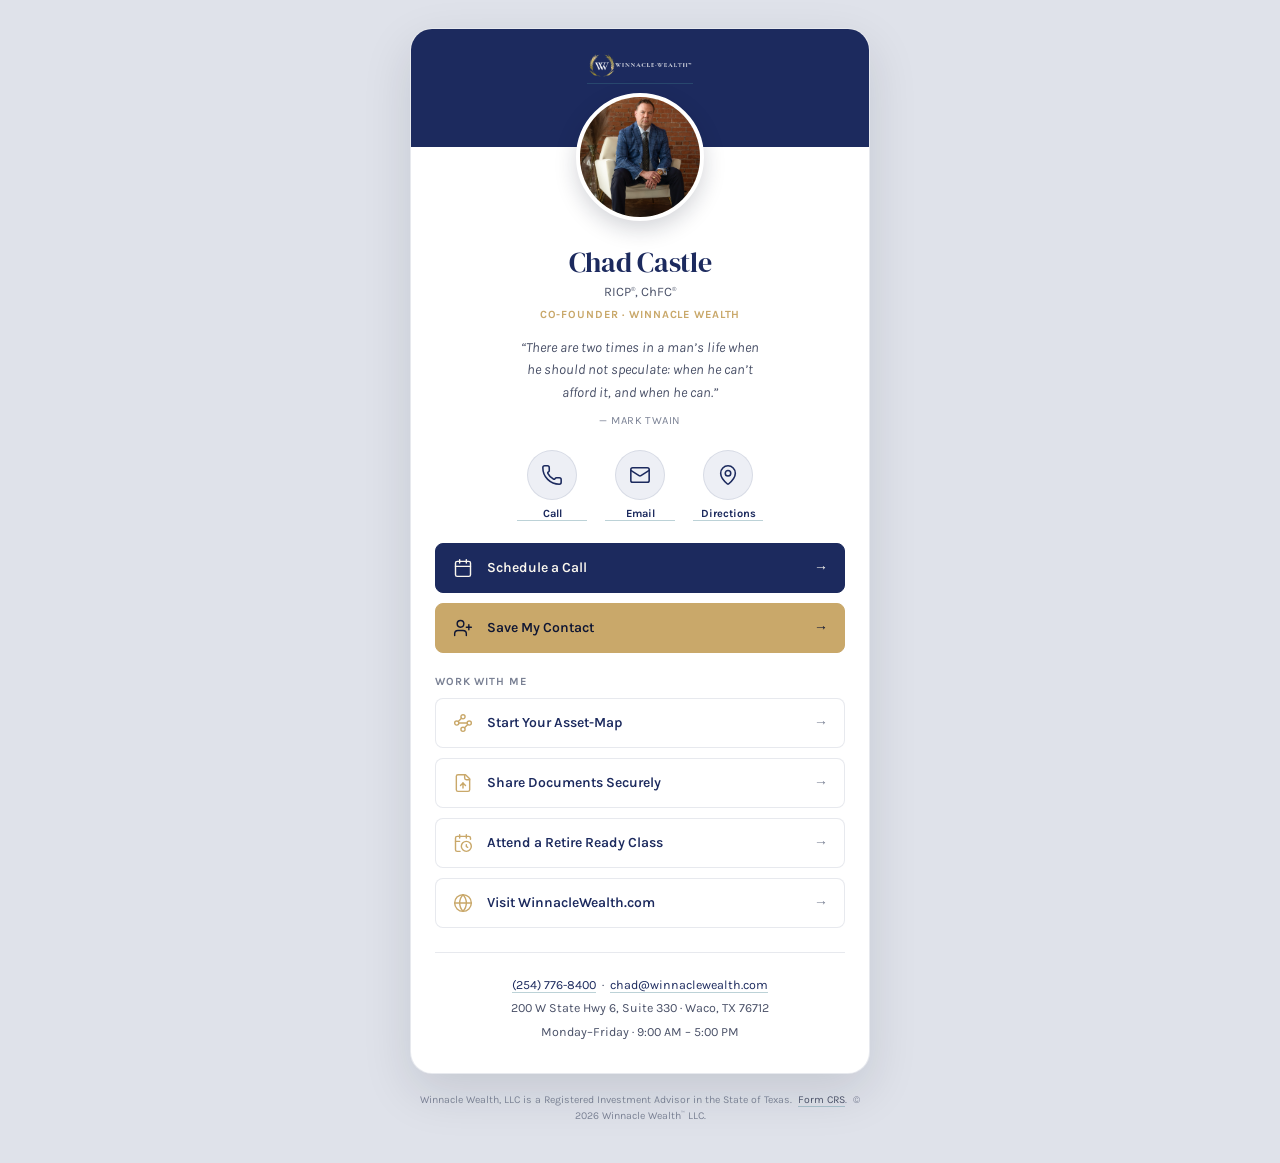
==== commit 8d31a488: "Chad contact page: restore Asset-Map link (shared firm map is fine) Co-Authored-By: Claude Opus 4.8 " ====
--- a/chad.html
+++ b/chad.html
@@ -68,6 +68,11 @@
 
       <p class="vcard-section-label">Work With Me</p>
       <div class="vcard-links">
+        <a class="vcard-link" href="https://app.asset-map.com/i/djWAvza7" target="_blank" rel="noopener">
+          <span class="ic"><svg xmlns="http://www.w3.org/2000/svg" width="20" height="20" viewBox="0 0 24 24" fill="none" stroke="currentColor" stroke-width="1.7" stroke-linecap="round" stroke-linejoin="round" aria-hidden="true"><circle cx="12" cy="4.5" r="2.5"/><path d="m10.2 6.3-3.9 3.9"/><circle cx="4.5" cy="12" r="2.5"/><path d="M7 12h10"/><circle cx="19.5" cy="12" r="2.5"/><path d="m13.8 17.7 3.9-3.9"/><circle cx="12" cy="19.5" r="2.5"/></svg></span>
+          Start Your Asset-Map
+          <span class="arrow">→</span>
+        </a>
         <a class="vcard-link" href="https://winnaclewealth.app.box.com/f/afe18dc6e31a4c02a6e3715c359e6928" target="_blank" rel="noopener">
           <span class="ic"><svg xmlns="http://www.w3.org/2000/svg" width="20" height="20" viewBox="0 0 24 24" fill="none" stroke="currentColor" stroke-width="1.7" stroke-linecap="round" stroke-linejoin="round" aria-hidden="true"><path d="M14 2v4a2 2 0 0 0 2 2h4"/><path d="M15 2H6a2 2 0 0 0-2 2v16a2 2 0 0 0 2 2h12a2 2 0 0 0 2-2V7z"/><path d="M12 12v6"/><path d="m9 15 3-3 3 3"/></svg></span>
           Share Documents Securely
